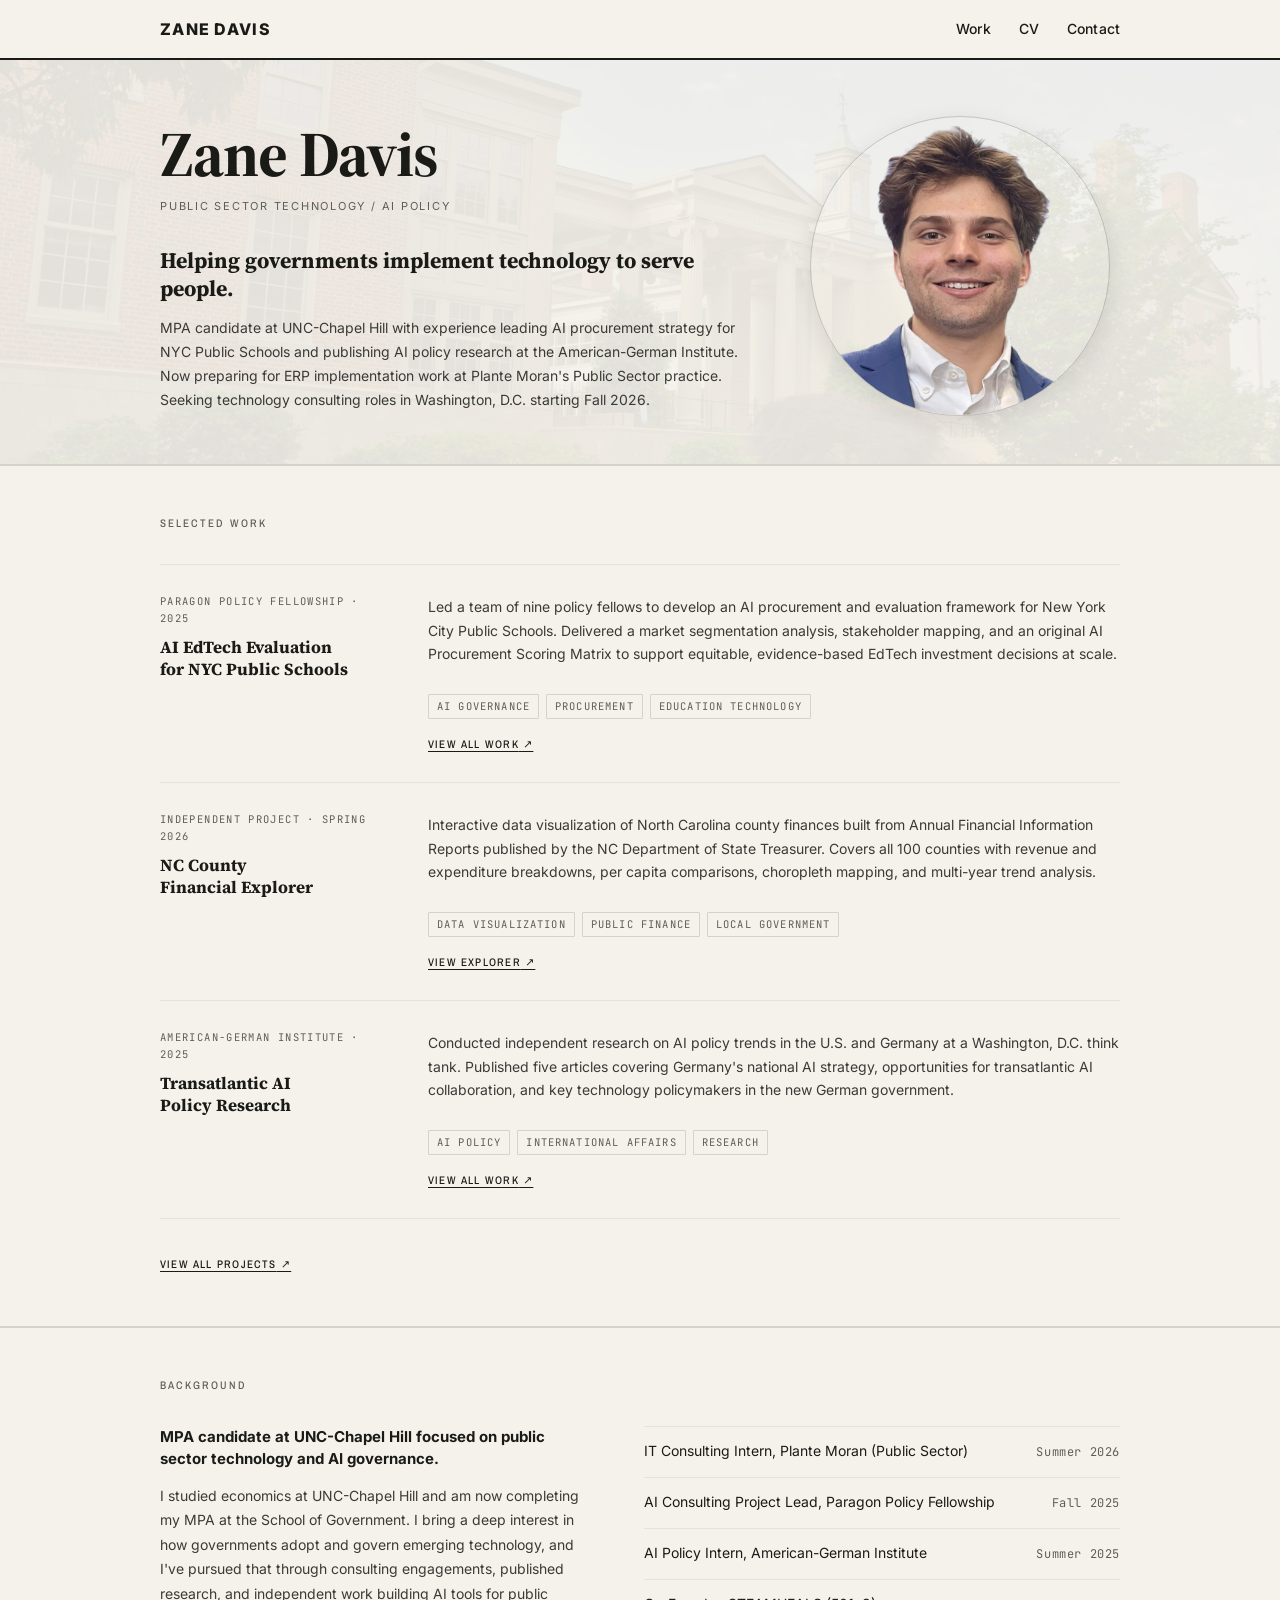
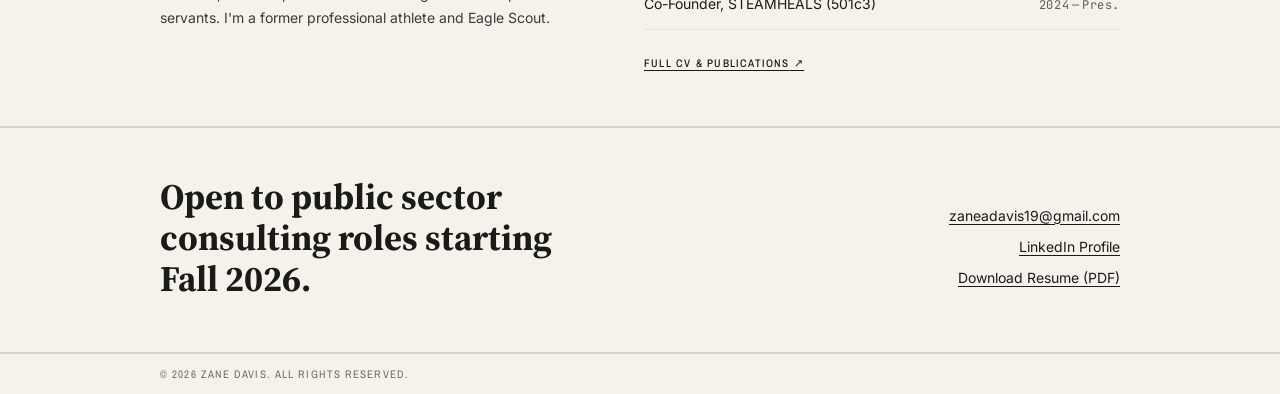
==== index.html @ a39efa9d "Added County Financial Explorer Tool Added County Financial Explorer Tool  in place of NC Tax Map." ====
<!DOCTYPE html>
<html lang="en">
<head>
  <meta charset="UTF-8" />
  <meta name="viewport" content="width=device-width, initial-scale=1.0" />
  <title>Zane Davis — Public Sector Technology &amp; AI Policy</title>
  <meta name="description" content="MPA candidate at UNC-Chapel Hill focused on AI governance, public sector consulting, and government technology modernization. Available Fall 2026." />
  <link rel="preconnect" href="https://fonts.googleapis.com" />
  <link rel="preconnect" href="https://fonts.gstatic.com" crossorigin />
  <link href="https://fonts.googleapis.com/css2?family=Archivo+Narrow:wght@400;500;600&family=Inter:wght@300;400;500;600;700;800;900&family=JetBrains+Mono:wght@400&family=Source+Serif+4:opsz,wght@8..60,400;8..60,700&display=swap" rel="stylesheet" />
  <!-- Favicon -->
  <link rel="icon" type="image/x-icon" href="favicon/favicon.ico" />
  <link rel="icon" type="image/png" sizes="32x32" href="favicon/favicon-32x32.png" />
  <link rel="icon" type="image/png" sizes="16x16" href="favicon/favicon-16x16.png" />
  <link rel="apple-touch-icon" sizes="180x180" href="favicon/apple-touch-icon.png" />
  <link rel="manifest" href="favicon/site.webmanifest" />
  <!-- Open Graph -->
  <meta property="og:type" content="website" />
  <meta property="og:title" content="Zane Davis — Public Sector Technology &amp; AI Policy" />
  <meta property="og:description" content="MPA candidate at UNC-Chapel Hill focused on AI governance, public sector consulting, and government technology modernization. Available Fall 2026." />
  <meta property="og:image" content="assets/images/headshot_background_removed.png" />
  <link rel="stylesheet" href="css/tokens.css?v=2" />
  <link rel="stylesheet" href="css/layout.css?v=2" />
  <link rel="stylesheet" href="css/components.css?v=2" />
  <link rel="stylesheet" href="css/responsive.css?v=2" />
  <link rel="stylesheet" href="css/pages/home.css?v=2" />
</head>
<body>
  <a href="#main" class="skip-link">Skip to main content</a>

  <!-- ── NAVIGATION ──────────────────────────────── -->
  <header role="banner">
    <nav class="site-nav" aria-label="Main navigation">
      <div class="nav-inner">
        <a class="nav-brand" href="index.html" aria-label="Zane Davis — Portfolio home">
          Zane Davis
        </a>
        <ul class="nav-links">

          <li><a href="work/index.html">Work</a></li>
          <li><a href="cv/index.html">CV</a></li>
          <li><a href="contact/index.html">Contact</a></li>
        </ul>
      </div>
    </nav>
  </header>

  <main id="main">

    <!-- ── HERO ──────────────────────────────────── -->
    <section class="hero" aria-labelledby="hero-name">
      <div class="container">
        <div class="hero-content">
          <h1 id="hero-name">Zane Davis</h1>
          <p class="hero-subtitle">Public Sector Technology&nbsp;/&nbsp;AI Policy</p>
          <p class="hero-tagline">Helping governments implement technology to serve people.</p>
          <p class="hero-body">MPA candidate at UNC-Chapel Hill with experience leading AI procurement strategy for NYC Public Schools and publishing AI policy research at the American-German Institute. Now preparing for ERP implementation work at Plante Moran's Public Sector practice. Seeking technology consulting roles in Washington, D.C. starting Fall 2026.</p>
        </div>
        <div class="hero-visuals">
          <img src="assets/images/headshot_background_removed.png" alt="Zane Davis professional headshot" class="hero-img-primary" />
        </div>
      </div>
    </section>


    <!-- ── SELECTED WORK ──────────────────────────── -->
    <section id="impact" class="section" aria-labelledby="briefs-label">
      <div class="container">
        <p class="section-label" id="briefs-label">Selected Work</p>
        <div class="briefs-list">

          <article class="brief-row">
            <div class="brief-meta">
              <p class="brief-report-num">Paragon Policy Fellowship &middot; 2025</p>
              <h2 class="brief-title">AI EdTech Evaluation<br>for NYC Public Schools</h2>
            </div>
            <div class="brief-content">
              <p class="brief-desc">Led a team of nine policy fellows to develop an AI procurement and evaluation framework for New York City Public Schools. Delivered a market segmentation analysis, stakeholder mapping, and an original AI Procurement Scoring Matrix to support equitable, evidence-based EdTech investment decisions at scale.</p>
              <div class="brief-gallery" aria-label="Project images">
                <img src="assets/images/nycps1.png" alt="NYCPS AI Procurement Framework Diagram" class="brief-img" loading="lazy" />
                <img src="assets/images/nycps2.png" alt="NYCPS AI Procurement Policy Matrix" class="brief-img" loading="lazy" />
              </div>
              <div class="tags" aria-label="Tags">
                <span class="tag">AI Governance</span>
                <span class="tag">Procurement</span>
                <span class="tag">Education Technology</span>
              </div>
              <a class="brief-link" href="work/index.html">View all work</a>
            </div>
          </article>

          <article class="brief-row">
            <div class="brief-meta">
              <p class="brief-report-num">Independent Project &middot; Spring 2026</p>
              <h2 class="brief-title">NC County<br>Financial Explorer</h2>
            </div>
            <div class="brief-content">
              <p class="brief-desc">Interactive data visualization of North Carolina county finances built from Annual Financial Information Reports published by the NC Department of State Treasurer. Covers all 100 counties with revenue and expenditure breakdowns, per capita comparisons, choropleth mapping, and multi-year trend analysis.</p>
              <div class="brief-gallery" aria-label="Project images">
                <img src="assets/images/County1.png" alt="NC County Financial Explorer Overview" class="brief-img" loading="lazy" />
                <img src="assets/images/County2.png" alt="NC County Financial Explorer Choropleth Map" class="brief-img" loading="lazy" />
              </div>
              <div class="tags" aria-label="Tags">
                <span class="tag">Data Visualization</span>
                <span class="tag">Public Finance</span>
                <span class="tag">Local Government</span>
              </div>
              <a class="brief-link" href="https://xgx755.github.io/nc-county-financial-explorer" target="_blank" rel="noopener">View explorer</a>
            </div>
          </article>

          <article class="brief-row">
            <div class="brief-meta">
              <p class="brief-report-num">American-German Institute &middot; 2025</p>
              <h2 class="brief-title">Transatlantic AI<br>Policy Research</h2>
            </div>
            <div class="brief-content">
              <p class="brief-desc">Conducted independent research on AI policy trends in the U.S. and Germany at a Washington, D.C. think tank. Published five articles covering Germany's national AI strategy, opportunities for transatlantic AI collaboration, and key technology policymakers in the new German government.</p>
              <div class="brief-gallery" aria-label="Project images">
                <img src="assets/images/agi2.jpg" alt="AGI Map Logo" class="brief-img" loading="lazy" />
                <img src="assets/images/agi1.png" alt="Transatlantic AI Policy Research Pull-Quote" class="brief-img" loading="lazy" />
              </div>
              <div class="tags" aria-label="Tags">
                <span class="tag">AI Policy</span>
                <span class="tag">International Affairs</span>
                <span class="tag">Research</span>
              </div>
              <a class="brief-link" href="work/index.html">View all work</a>
            </div>
          </article>

        </div>
        <div class="work-cta-line pt-md">
          <a class="brief-link" href="work/index.html">View all projects</a>
        </div>
      </div>
    </section>

    <!-- ── BACKGROUND ────────────────────────────── -->
    <section id="cv" class="section" aria-labelledby="credentials-label">
      <div class="container">
        <p class="section-label" id="credentials-label">Background</p>
        <div class="credentials-grid">

          <div class="credentials-left">
            <h2 class="credentials-statement">MPA candidate at UNC-Chapel Hill focused on public sector technology and AI governance.</h2>
            <p class="credentials-body">I studied economics at UNC-Chapel Hill and am now completing my MPA at the School of Government. I bring a deep interest in how governments adopt and govern emerging technology, and I've pursued that through consulting engagements, published research, and independent work building AI tools for public servants. I'm a former professional athlete and Eagle Scout.</p>

          </div>

          <div class="credentials-right">
            <ul class="timeline" aria-label="Career timeline">
              <li class="timeline-item">
                <span class="timeline-role">IT Consulting Intern, Plante Moran (Public Sector)</span>
                <span class="timeline-dates">Summer 2026</span>
              </li>
              <li class="timeline-item">
                <span class="timeline-role">AI Consulting Project Lead, Paragon Policy Fellowship</span>
                <span class="timeline-dates">Fall 2025</span>
              </li>
              <li class="timeline-item">
                <span class="timeline-role">AI Policy Intern, American-German Institute</span>
                <span class="timeline-dates">Summer 2025</span>
              </li>
              <li class="timeline-item">
                <span class="timeline-role">Co-Founder, STEAMHEALS (501c3)</span>
                <span class="timeline-dates">2024&thinsp;&mdash;&thinsp;Pres.</span>
              </li>
            </ul>
            <p class="mt-md"><a class="brief-link" href="cv/index.html">Full CV &amp; publications</a></p>
          </div>

        </div>
      </div>
    </section>

    <!-- ── CTA / CONTACT ──────────────────────────── -->
    <section id="contact" class="cta-section" aria-labelledby="cta-headline">
      <div class="container">
        <div class="cta-grid">

          <div class="cta-left">

            <h2 class="cta-headline" id="cta-headline">Open to public sector consulting roles starting Fall 2026.</h2>
          </div>

          <div class="cta-right">
            <a class="cta-contact-link" href="mailto:zaneadavis19@gmail.com">zaneadavis19@gmail.com</a>
            <a class="cta-contact-link" href="https://www.linkedin.com/in/zaneda/" target="_blank" rel="noopener">LinkedIn Profile</a>
            <a class="cta-contact-link" href="assets/Davis_Zane_Resume.pdf" target="_blank" rel="noopener">Download Resume (PDF)</a>

          </div>

        </div>
      </div>
    </section>

  </main>

  <!-- ── SITE FOOTER ────────────────────────────── -->
  <footer class="site-footer" role="contentinfo">
    <div class="footer-inner">
      <p class="footer-copy">&copy; 2026 Zane Davis. All rights reserved.</p>
    </div>
  </footer>

</body>
</html>
---- css/tokens.css ----
/* ═══════════════════════════════════════════════════
   TOKENS — Zane Davis Portfolio
   Visual Identity System v1.0
   ═══════════════════════════════════════════════════ */

/* ─── RESET ──────────────────────────────────────── */
*, *::before, *::after { box-sizing: border-box; margin: 0; padding: 0; }
html { font-size: 16px; scroll-behavior: smooth; }

/* ─── DESIGN TOKENS ──────────────────────────────── */
:root {
  /* Color */
  --bg:             #F5F2EC;
  --text-primary:   #1A1A17;
  --text-body:      #3A3A37;   /* promoted from hardcoded hex — OD-1 */
  --text-muted:     #5E5E59;   /* labels, meta — WCAG AA 4.6:1 on --bg */
  --text-faint:     #6E6E69;   /* footer — WCAG AA 4.5:1 on --bg */
  --border:         #D6D2CA;
  --border-light:   #E5E2DB;
  --nav-border:     #C8C4BC;
  --accent-green:   #3D7A4E;   /* status dot only — WCAG AA */

  /* Typography */
  --sans:  'Inter', system-ui, sans-serif;
  --sans-condensed: 'Archivo Narrow', system-ui, sans-serif;
  --serif: 'Source Serif 4', Georgia, serif;
  --mono:  'JetBrains Mono', ui-monospace, monospace;

  /* Layout */
  --max-w:    660px;   /* activated for long-form prose — OD-2 */
  --px:       28px;
  --page-px:  160px;  /* renamed from --nav-px; all sections share this — OD-3 */

  /* Motion — OD-6 */
  --transition-base: 0.18s ease;
  --transition-fast: 0.10s ease;
}

/* ─── BASE ───────────────────────────────────────── */
body {
  background: var(--bg);
  color: var(--text-primary);
  font-family: var(--sans);
  font-size: 14px;
  line-height: 1.65;
  -webkit-font-smoothing: antialiased;
}

a {
  color: inherit;
  text-decoration: underline;
  text-underline-offset: 2px;
}
a:hover { opacity: 0.75; }

/* WCAG 2.4.7 — visible keyboard focus */
:focus-visible {
  outline: 2px solid var(--text-primary);
  outline-offset: 3px;
  border-radius: 2px;
}

hr {
  border: none;
  border-top: 1px solid var(--border);
  margin: 0;
}

/* Screen-reader only utility */
.sr-only {
  position: absolute;
  width: 1px;
  height: 1px;
  padding: 0;
  margin: -1px;
  overflow: hidden;
  clip: rect(0, 0, 0, 0);
  white-space: nowrap;
  border: 0;
}
---- css/layout.css ----
/* ═══════════════════════════════════════════════════
   LAYOUT — Zane Davis Portfolio
   ═══════════════════════════════════════════════════ */

/* ─── CONTAINER ──────────────────────────────────── */
.container {
  max-width: var(--max-w);
  margin: 0 auto;
  padding-left: var(--px);
  padding-right: var(--px);
}

/* ─── ACCESSIBILITY ──────────────────────────────── */
.skip-link {
  position: absolute;
  top: -60px;
  left: 0;
  background: var(--text-primary);
  color: var(--bg);
  padding: 8px 16px;
  z-index: 999;
  font-size: 14px;
  font-weight: 500;
  text-decoration: none;
  transition: top var(--transition-fast);
}
.skip-link:focus { top: 0; outline: none; }

/* ─── UTILITIES ──────────────────────────────────── */
.mt-xs { margin-top: 12px; }
.mt-sm { margin-top: 16px; }
.mt-md { margin-top: 20px; }
.mt-lg { margin-top: 28px; }
.mb-0 { margin-bottom: 0; }
.mb-sm { margin-bottom: 16px; }
.mb-lg { margin-bottom: 28px; }
.pt-md { padding-top: 32px; }

/* ─── NAVIGATION ─────────────────────────────────── */
.site-nav {
  position: sticky;
  top: 0;
  z-index: 100;
  background: var(--bg);
  border-bottom: 2px solid var(--text-primary);
}

.nav-inner {
  padding: 0 var(--page-px);
  height: 58px;
  display: flex;
  align-items: center;
  justify-content: space-between;
}

.nav-brand {
  font-family: var(--sans);
  font-size: 16px;
  font-weight: 800;
  letter-spacing: 0.08em;
  text-transform: uppercase;
  text-decoration: none;
  color: var(--text-primary);
}

.nav-links {
  list-style: none;
  display: flex;
  gap: 28px;
}

.nav-links a {
  font-family: var(--sans);
  font-size: 14px;
  font-weight: 500;
  text-decoration: none;
  color: var(--text-primary);
  letter-spacing: 0.01em;
}
.nav-links a:hover { opacity: 0.6; }
.nav-links a[aria-current="page"] {
  opacity: 0.4;
  pointer-events: none;
}

/* ─── PAGE HEADER (interior pages) ───────────────── */
.page-header {
  padding-top: 56px;
  padding-bottom: 44px;
  padding-left: var(--page-px);
  padding-right: var(--page-px);
}

.page-header-label {
  font-family: var(--sans-condensed);
  font-size: 11px;
  font-weight: 500;
  letter-spacing: 0.18em;
  text-transform: uppercase;
  color: var(--text-muted);
  margin-bottom: 20px;
}

.page-header-title {
  font-family: var(--serif);
  font-size: 48px;
  font-weight: 700;
  line-height: 1.08;
  letter-spacing: -0.01em;
  margin-bottom: 16px;
}

.page-header-intro {
  font-size: 14px;
  line-height: 1.78;
  color: var(--text-body);
  max-width: 520px;
}

/* ─── SECTION ────────────────────────────────────── */
.section, .cta-section {
  border-top: 2px solid var(--border);
  padding-top: 48px;
  padding-bottom: 52px;
  padding-left: var(--page-px);
  padding-right: var(--page-px);
}

/* Sections own their padding; neutralise .container inside */
.section .container, .cta-section .container {
  max-width: none;
  margin: 0;
  padding: 0;
}

.section-label {
  font-family: var(--sans-condensed);
  font-size: 11px;
  font-weight: 500;
  letter-spacing: 0.18em;
  text-transform: uppercase;
  color: var(--text-muted);
  margin-bottom: 32px;
}

/* ─── SITE FOOTER ────────────────────────────────── */
.site-footer {
  border-top: 2px solid var(--border);
}

.footer-inner {
  padding: 0 var(--page-px);
  height: 40px;
  display: flex;
  align-items: center;
  justify-content: space-between;
}

.footer-copy,
.footer-notice {
  font-family: var(--sans-condensed);
  font-size: 11px;
  font-weight: 400;
  letter-spacing: 0.10em;
  text-transform: uppercase;
  color: var(--text-faint);
}
---- css/components.css ----
/* ═══════════════════════════════════════════════════
   COMPONENTS — Zane Davis Portfolio
   ═══════════════════════════════════════════════════ */

/* ─── EXPERTISE GRID ─────────────────────────────── */
.expertise-grid {
  display: grid;
  grid-template-columns: 1fr 1fr 1fr;
  gap: 0 48px;
}

.expertise-card {
  padding-top: 24px;
  border-top: 2px solid var(--border-light);
}

.expertise-num {
  font-family: var(--mono);
  font-size: 10.5px;
  font-weight: 400;
  letter-spacing: 0.15em;
  text-transform: uppercase;
  color: var(--text-muted);
  margin-bottom: 12px;
}

.expertise-title {
  font-family: var(--serif);
  font-size: 16px;
  font-weight: 700;
  margin-bottom: 10px;
  line-height: 1.25;
}

.expertise-body {
  font-size: 14px;
  line-height: 1.7;
  color: var(--text-body);
}

/* ─── BRIEF ROWS ─────────────────────────────────── */
.briefs-list {
  display: flex;
  flex-direction: column;
  gap: 0;
}

.brief-row {
  display: grid;
  grid-template-columns: 220px 1fr;
  gap: 0 48px;
  padding: 28px 0;
  border-bottom: 1px solid var(--border-light);
  transition: background var(--transition-base),
              box-shadow var(--transition-base),
              padding var(--transition-base);
  position: relative;
}
.brief-row:first-child { border-top: 1px solid var(--border-light); }

/* Use @media (hover: hover) so touch devices don't get stuck hover states */
@media (hover: hover) {
  .brief-row:hover {
    background: rgba(210, 205, 195, 0.28);
    box-shadow: inset 3px 0 0 0 var(--text-primary);
    padding-left: 20px;
    padding-right: 20px;
    cursor: default;
  }
  .brief-row:hover .brief-link { cursor: pointer; }
  .brief-row:hover .brief-gallery {
    max-height: 220px;
    opacity: 1;
  }
}

.brief-report-num {
  font-family: var(--mono);
  font-size: 10.5px;
  font-weight: 400;
  letter-spacing: 0.13em;
  text-transform: uppercase;
  color: var(--text-muted);
  margin-bottom: 8px;
}

.brief-title {
  font-family: var(--serif);
  font-size: 17px;
  font-weight: 700;
  line-height: 1.3;
}

.brief-content {
  padding-top: 2px;
}

.brief-desc {
  font-size: 14px;
  line-height: 1.68;
  color: var(--text-body);
  margin-bottom: 14px;
}

/* ─── TAGS ───────────────────────────────────────── */
.tags {
  display: flex;
  flex-wrap: wrap;
  gap: 7px;
  margin-bottom: 12px;
}

.tag {
  display: inline-block;
  font-family: var(--mono);
  font-size: 10.5px;
  font-weight: 400;
  letter-spacing: 0.11em;
  text-transform: uppercase;
  color: var(--text-muted);
  border: 1px solid var(--border);
  border-radius: 1px;
  padding: 3px 8px;
}

/* ─── BRIEF LINK ─────────────────────────────────── */
.brief-link {
  font-family: var(--sans-condensed);
  font-size: 11px;
  font-weight: 500;
  letter-spacing: 0.11em;
  text-transform: uppercase;
  text-decoration: underline;
  text-underline-offset: 3px;
  color: var(--text-primary);
}
.brief-link::after {
  content: ' ↗';
  font-weight: 400;
}

/* ─── CREDENTIALS GRID ───────────────────────────── */
.credentials-grid {
  display: grid;
  grid-template-columns: 420px 1fr;
  gap: 0 64px;
  align-items: start;
}

.credentials-statement {
  font-family: var(--sans);
  font-size: 15px;
  font-weight: 700;
  line-height: 1.45;
  margin-bottom: 14px;
  color: var(--text-primary);
}

.credentials-body {
  font-size: 14px;
  line-height: 1.75;
  color: var(--text-body);
}

/* ─── TIMELINE ───────────────────────────────────── */
.timeline {
  list-style: none;
  display: flex;
  flex-direction: column;
  gap: 0;
}

.timeline-item {
  display: flex;
  justify-content: space-between;
  align-items: baseline;
  gap: 16px;
  padding: 14px 0;
  border-bottom: 1px solid var(--border-light);
}
.timeline-item:first-child { border-top: 1px solid var(--border-light); }

.timeline-role {
  font-size: 14px;
  font-weight: 400;
  line-height: 1.4;
  flex: 1;
  color: var(--text-primary);
}

.timeline-dates {
  font-family: var(--mono);
  font-size: 12px;
  color: var(--text-muted);
  white-space: nowrap;
  font-variant-numeric: tabular-nums;
  letter-spacing: 0.05em;
}

/* ─── STATUS BADGE ───────────────────────────────── */
.status-badge {
  display: flex;
  align-items: center;
  gap: 7px;
  margin-bottom: 14px;
}

.status-dot {
  width: 6px;
  height: 6px;
  border-radius: 50%;
  background: var(--accent-green);
  flex-shrink: 0;
}

.status-label {
  font-family: var(--sans-condensed);
  font-size: 11px;
  font-weight: 400;
  letter-spacing: 0.15em;
  text-transform: uppercase;
  color: var(--text-muted);
}

/* ─── CTA GRID ───────────────────────────────────── */
.cta-grid {
  display: grid;
  grid-template-columns: 1fr 1fr;
  gap: 0 64px;
  align-items: start;
}

.cta-headline {
  font-family: var(--serif);
  font-size: 36px;
  font-weight: 700;
  line-height: 1.15;
  max-width: 650px;
}

.cta-right {
  display: flex;
  flex-direction: column;
  align-items: flex-end;
  text-align: right;
  padding-top: 28px;
}

.cta-contact-link {
  font-size: 14px;
  font-weight: 400;
  color: var(--text-primary);
  text-decoration: underline;
  text-underline-offset: 3px;
}
.cta-contact-link + .cta-contact-link { margin-top: 8px; }

.cta-meta {
  margin-top: 18px;
  font-family: var(--mono);
  font-size: 11px;
  letter-spacing: 0.10em;
  text-transform: uppercase;
  color: var(--text-muted);
  line-height: 1.7;
}

/* ─── IMAGES & GALLERIES ─────────────────────────── */
.brief-gallery {
  display: flex;
  gap: 16px;
  margin-top: 16px;
  margin-bottom: 8px;
  overflow-x: auto;
  scrollbar-width: none;
  -ms-overflow-style: none;
  padding-bottom: 4px;
  max-height: 0;
  opacity: 0;
  overflow-y: hidden;
  transition: max-height 0.4s ease, opacity 0.3s ease;
}
.brief-gallery::-webkit-scrollbar {
  display: none;
}

.brief-img {
  height: 180px;
  width: auto;
  max-width: 100%;
  object-fit: contain;
  border: 1px solid var(--border-light);
  background: var(--bg);
}

.credentials-img-cluster {
  display: grid;
  grid-template-columns: 1fr 1fr;
  gap: 16px;
  margin-top: 24px;
}

.credentials-img-cluster img {
  width: 100%;
  height: 180px;
  object-fit: cover;
  border: 1px solid var(--border-light);
}

.identity-anchor-grid {
  display: grid;
  grid-template-columns: 1fr 1fr;
  gap: 20px;
  margin-top: 32px;
}

.identity-anchor-grid img {
  width: 100%;
  height: 240px;
  object-fit: cover;
  border: 1px solid var(--border-light);
}

.contact-img {
  width: 100%;
  max-width: 320px;
  height: auto;
  object-fit: cover;
  border: 1px solid var(--border-light);
  margin-bottom: 24px;
}
---- css/responsive.css ----
/* ═══════════════════════════════════════════════════
   RESPONSIVE — Zane Davis Portfolio
   Breakpoints: 768px, 560px, 380px
   ═══════════════════════════════════════════════════ */

/* ─── NARROW DESKTOP (≤ 960px) ──────────────────── */
@media (max-width: 960px) {
  :root { --page-px: 80px; }
}

/* ─── TABLET (≤ 768px) ──────────────────────────── */
@media (max-width: 768px) {
  :root { --page-px: 40px; }

  .page-header-title { font-size: 36px; }

  /* Reduce section vertical padding */
  .section, .cta-section {
    padding-top: 40px;
    padding-bottom: 44px;
  }

  .page-header {
    padding-top: 44px;
    padding-bottom: 36px;
  }

  /* CTA headline scales down */
  .cta-headline { font-size: 30px; }

  /* Credentials grid stacks earlier on tablets */
  .credentials-grid {
    grid-template-columns: 1fr;
    gap: 28px;
  }

  /* Expertise grid → 2 columns on tablet */
  .expertise-grid {
    grid-template-columns: 1fr 1fr;
    gap: 24px 32px;
  }

  /* Image grids scale */
  .identity-anchor-grid img { height: 200px; }
  .credentials-img-cluster img { height: 160px; }
}

/* ─── MOBILE (≤ 560px) ──────────────────────────── */
@media (max-width: 560px) {
  :root { --px: 20px; --page-px: 20px; }

  /* Nav */
  .nav-links { gap: 14px; }
  .nav-links li:nth-child(4) { display: none; }

  /* Section spacing tightens */
  .section, .cta-section {
    padding-top: 32px;
    padding-bottom: 36px;
  }

  .page-header {
    padding-top: 36px;
    padding-bottom: 28px;
  }

  .section-label { margin-bottom: 24px; }

  /* Components → single column */
  .expertise-grid {
    grid-template-columns: 1fr;
    gap: 24px 0;
  }

  .brief-row {
    grid-template-columns: 1fr;
    gap: 12px 0;
  }

  .credentials-grid {
    grid-template-columns: 1fr;
    gap: 24px;
  }

  .cta-grid {
    grid-template-columns: 1fr;
    gap: 20px;
    align-items: start;
  }

  /* CTA section adjustments */
  .cta-headline { font-size: 26px; }
  .cta-right {
    align-items: flex-start;
    text-align: left;
    padding-top: 0;
  }

  /* Footer */
  .footer-notice { display: none; }

  /* Page header */
  .page-header-title { font-size: 28px; }
  .page-header-label { margin-bottom: 14px; }

  /* Image grids → single column */
  .identity-anchor-grid {
    grid-template-columns: 1fr;
    gap: 16px;
  }
  .identity-anchor-grid img { height: 180px; }

  .credentials-img-cluster {
    grid-template-columns: 1fr;
    gap: 12px;
  }
  .credentials-img-cluster img { height: 160px; }

  /* Timeline items stack on very narrow */
  .timeline-item {
    flex-direction: column;
    gap: 4px;
    align-items: flex-start;
  }

  /* Simple list items stack */
  .simple-list-item {
    flex-direction: column;
    gap: 4px;
    align-items: flex-start;
  }

  /* Brief gallery → always visible on touch (no hover) */
  .brief-gallery {
    max-height: none;
    opacity: 1;
    overflow-x: auto;
  }
  .brief-img {
    height: 140px;
  }
}

/* ─── SMALL MOBILE (≤ 380px) ────────────────────── */
@media (max-width: 380px) {
  /* hero h1 handled in home.css */
  .cta-headline { font-size: 22px; }

  .section, .cta-section {
    padding-top: 28px;
    padding-bottom: 32px;
  }

  /* Brief images smaller */
  .brief-img { height: 120px; }
}
---- css/pages/home.css ----
/* ═══════════════════════════════════════════════════
   PAGE: HOME — Hero styles
   ═══════════════════════════════════════════════════ */

.hero {
  position: relative;
  padding-top: 56px;
  padding-bottom: 48px;
  padding-left: var(--page-px);
  padding-right: var(--page-px);
  overflow: hidden;
}

/* SOG_Background image — low opacity so it's subtle. Remove this block to undo. */
.hero::before {
  content: "";
  position: absolute;
  inset: 0;
  background-image: url("../../assets/images/SOG_Background.jpg");
  background-size: cover;
  background-position: center top;
  opacity: 0.07;
  pointer-events: none;
  z-index: 0;
}

.hero .container {
  position: relative;
  z-index: 1;
  max-width: none;
  margin: 0;
  padding: 0;
  display: grid;
  grid-template-columns: 1fr 320px;
  gap: 0 56px;
  align-items: center;
}

.hero-visuals {
  width: 100%;
  display: flex;
  justify-content: center;
  align-items: center;
}

/* Background-removed portrait — circular crop with border */
.hero-img-primary {
  display: block;
  width: 300px;
  height: 300px;
  border-radius: 50%;
  object-fit: cover;
  object-position: top center;
  margin: 0 auto;
  border: 1.5px solid rgba(26,26,23,0.2);
  box-shadow: 0 8px 24px rgba(0,0,0,0.10);
}

.hero h1 {
  font-family: var(--serif);
  font-size: 64px;
  font-weight: 700;
  line-height: 1.05;
  letter-spacing: -0.015em;
  margin-bottom: 10px;
}

.hero-subtitle {
  font-size: 11px;
  font-weight: 400;
  letter-spacing: 0.16em;
  text-transform: uppercase;
  color: var(--text-muted);
  margin-bottom: 32px;
}

.hero-tagline {
  font-family: var(--serif);
  font-size: 22px;
  font-weight: 700;
  line-height: 1.25;
  max-width: 700px;
  margin-bottom: 14px;
}

.hero-body {
  font-size: 14px;
  line-height: 1.72;
  color: var(--text-body);
  max-width: 650px;
}

/* ─── NARROW DESKTOP / WIDE TABLET ──────────────── */
@media (max-width: 960px) {
  /* Stack hero to single column — two columns get cramped below ~960px */
  .hero .container {
    grid-template-columns: 1fr;
    gap: 40px;
    align-items: flex-start;
  }

  .hero h1 { font-size: 48px; }
  .hero-tagline { font-size: 19px; }

  .hero-visuals { justify-content: center; }
  .hero-img-primary { width: 240px; height: 240px; }
}

/* ─── TABLET ────────────────────────────────────── */
@media (max-width: 768px) {
  .hero {
    padding-top: 44px;
    padding-bottom: 40px;
  }

  .hero-img-primary { width: 220px; height: 220px; }
}

/* ─── MOBILE ────────────────────────────────────── */
@media (max-width: 560px) {
  .hero {
    padding-top: 36px;
    padding-bottom: 32px;
  }

  .hero h1 { font-size: 36px; }
  .hero-tagline { font-size: 17px; }
  .hero-subtitle { margin-bottom: 24px; }

  .hero-img-primary { width: 190px; height: 190px; }
}

/* ─── SMALL MOBILE ──────────────────────────────── */
@media (max-width: 380px) {
  .hero h1 { font-size: 28px; }
  .hero-tagline { font-size: 16px; }

  .hero-img-primary { width: 158px; height: 158px; }
}
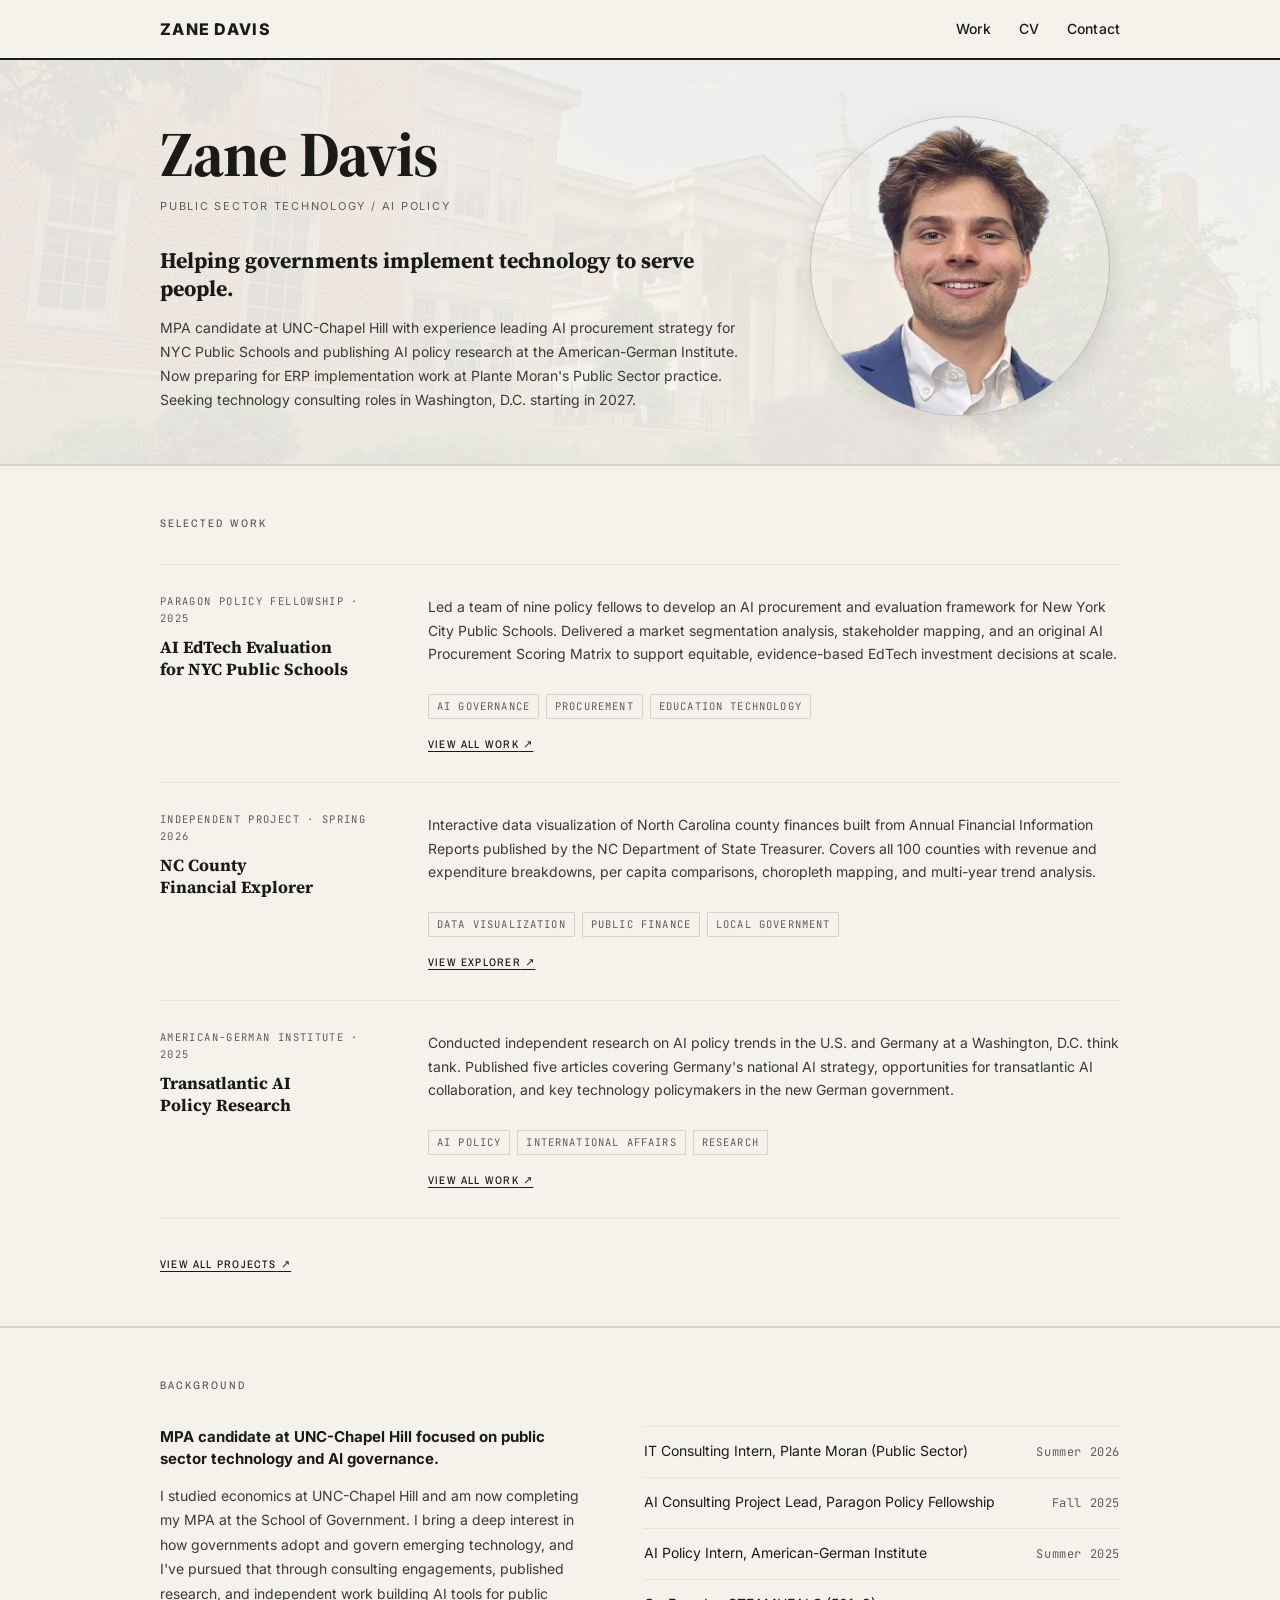
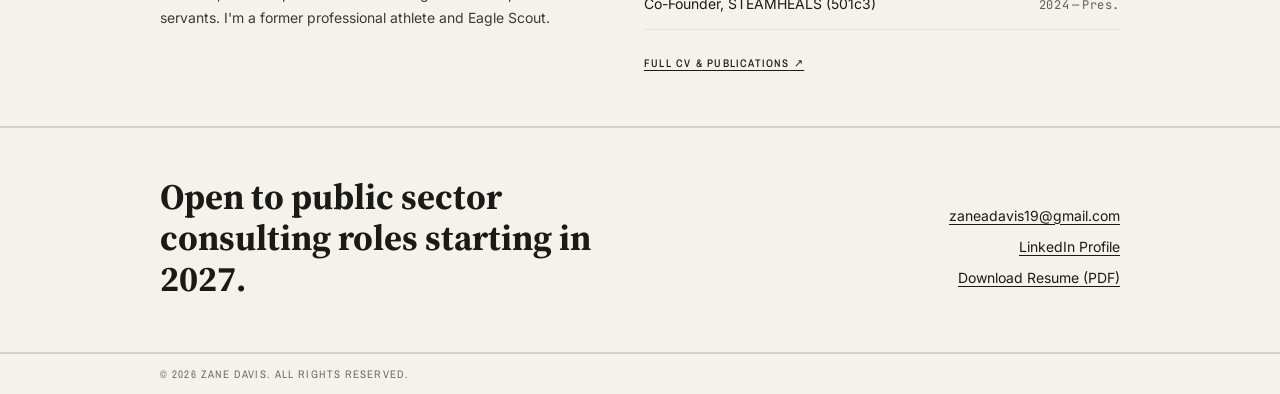
==== commit 4e4dc0c6: "Updated Start Date" ====
--- a/index.html
+++ b/index.html
@@ -4,7 +4,7 @@
   <meta charset="UTF-8" />
   <meta name="viewport" content="width=device-width, initial-scale=1.0" />
   <title>Zane Davis — Public Sector Technology &amp; AI Policy</title>
-  <meta name="description" content="MPA candidate at UNC-Chapel Hill focused on AI governance, public sector consulting, and government technology modernization. Available Fall 2026." />
+  <meta name="description" content="MPA candidate at UNC-Chapel Hill focused on AI governance, public sector consulting, and government technology modernization. Open to full-time roles starting in 2027." />
   <link rel="preconnect" href="https://fonts.googleapis.com" />
   <link rel="preconnect" href="https://fonts.gstatic.com" crossorigin />
   <link href="https://fonts.googleapis.com/css2?family=Archivo+Narrow:wght@400;500;600&family=Inter:wght@300;400;500;600;700;800;900&family=JetBrains+Mono:wght@400&family=Source+Serif+4:opsz,wght@8..60,400;8..60,700&display=swap" rel="stylesheet" />
@@ -17,7 +17,7 @@
   <!-- Open Graph -->
   <meta property="og:type" content="website" />
   <meta property="og:title" content="Zane Davis — Public Sector Technology &amp; AI Policy" />
-  <meta property="og:description" content="MPA candidate at UNC-Chapel Hill focused on AI governance, public sector consulting, and government technology modernization. Available Fall 2026." />
+  <meta property="og:description" content="MPA candidate at UNC-Chapel Hill focused on AI governance, public sector consulting, and government technology modernization. Open to full-time roles starting in 2027." />
   <meta property="og:image" content="assets/images/headshot_background_removed.png" />
   <link rel="stylesheet" href="css/tokens.css?v=2" />
   <link rel="stylesheet" href="css/layout.css?v=2" />
@@ -32,14 +32,14 @@
   <header role="banner">
     <nav class="site-nav" aria-label="Main navigation">
       <div class="nav-inner">
-        <a class="nav-brand" href="index.html" aria-label="Zane Davis — Portfolio home">
+        <a class="nav-brand" href="/" aria-label="Zane Davis — Portfolio home">
           Zane Davis
         </a>
         <ul class="nav-links">
 
-          <li><a href="work/index.html">Work</a></li>
-          <li><a href="cv/index.html">CV</a></li>
-          <li><a href="contact/index.html">Contact</a></li>
+          <li><a href="/work/">Work</a></li>
+          <li><a href="/cv/">CV</a></li>
+          <li><a href="/contact/">Contact</a></li>
         </ul>
       </div>
     </nav>
@@ -54,7 +54,7 @@
           <h1 id="hero-name">Zane Davis</h1>
           <p class="hero-subtitle">Public Sector Technology&nbsp;/&nbsp;AI Policy</p>
           <p class="hero-tagline">Helping governments implement technology to serve people.</p>
-          <p class="hero-body">MPA candidate at UNC-Chapel Hill with experience leading AI procurement strategy for NYC Public Schools and publishing AI policy research at the American-German Institute. Now preparing for ERP implementation work at Plante Moran's Public Sector practice. Seeking technology consulting roles in Washington, D.C. starting Fall 2026.</p>
+          <p class="hero-body">MPA candidate at UNC-Chapel Hill with experience leading AI procurement strategy for NYC Public Schools and publishing AI policy research at the American-German Institute. Now preparing for ERP implementation work at Plante Moran's Public Sector practice. Seeking technology consulting roles in Washington, D.C. starting in 2027.</p>
         </div>
         <div class="hero-visuals">
           <img src="assets/images/headshot_background_removed.png" alt="Zane Davis professional headshot" class="hero-img-primary" />
@@ -85,7 +85,7 @@
                 <span class="tag">Procurement</span>
                 <span class="tag">Education Technology</span>
               </div>
-              <a class="brief-link" href="work/index.html">View all work</a>
+              <a class="brief-link" href="/work/">View all work</a>
             </div>
           </article>
 
@@ -125,13 +125,13 @@
                 <span class="tag">International Affairs</span>
                 <span class="tag">Research</span>
               </div>
-              <a class="brief-link" href="work/index.html">View all work</a>
+              <a class="brief-link" href="/work/">View all work</a>
             </div>
           </article>
 
         </div>
         <div class="work-cta-line pt-md">
-          <a class="brief-link" href="work/index.html">View all projects</a>
+          <a class="brief-link" href="/work/">View all projects</a>
         </div>
       </div>
     </section>
@@ -167,7 +167,7 @@
                 <span class="timeline-dates">2024&thinsp;&mdash;&thinsp;Pres.</span>
               </li>
             </ul>
-            <p class="mt-md"><a class="brief-link" href="cv/index.html">Full CV &amp; publications</a></p>
+            <p class="mt-md"><a class="brief-link" href="/cv/">Full CV &amp; publications</a></p>
           </div>
 
         </div>
@@ -181,7 +181,7 @@
 
           <div class="cta-left">
 
-            <h2 class="cta-headline" id="cta-headline">Open to public sector consulting roles starting Fall 2026.</h2>
+            <h2 class="cta-headline" id="cta-headline">Open to public sector consulting roles starting in 2027.</h2>
           </div>
 
           <div class="cta-right">
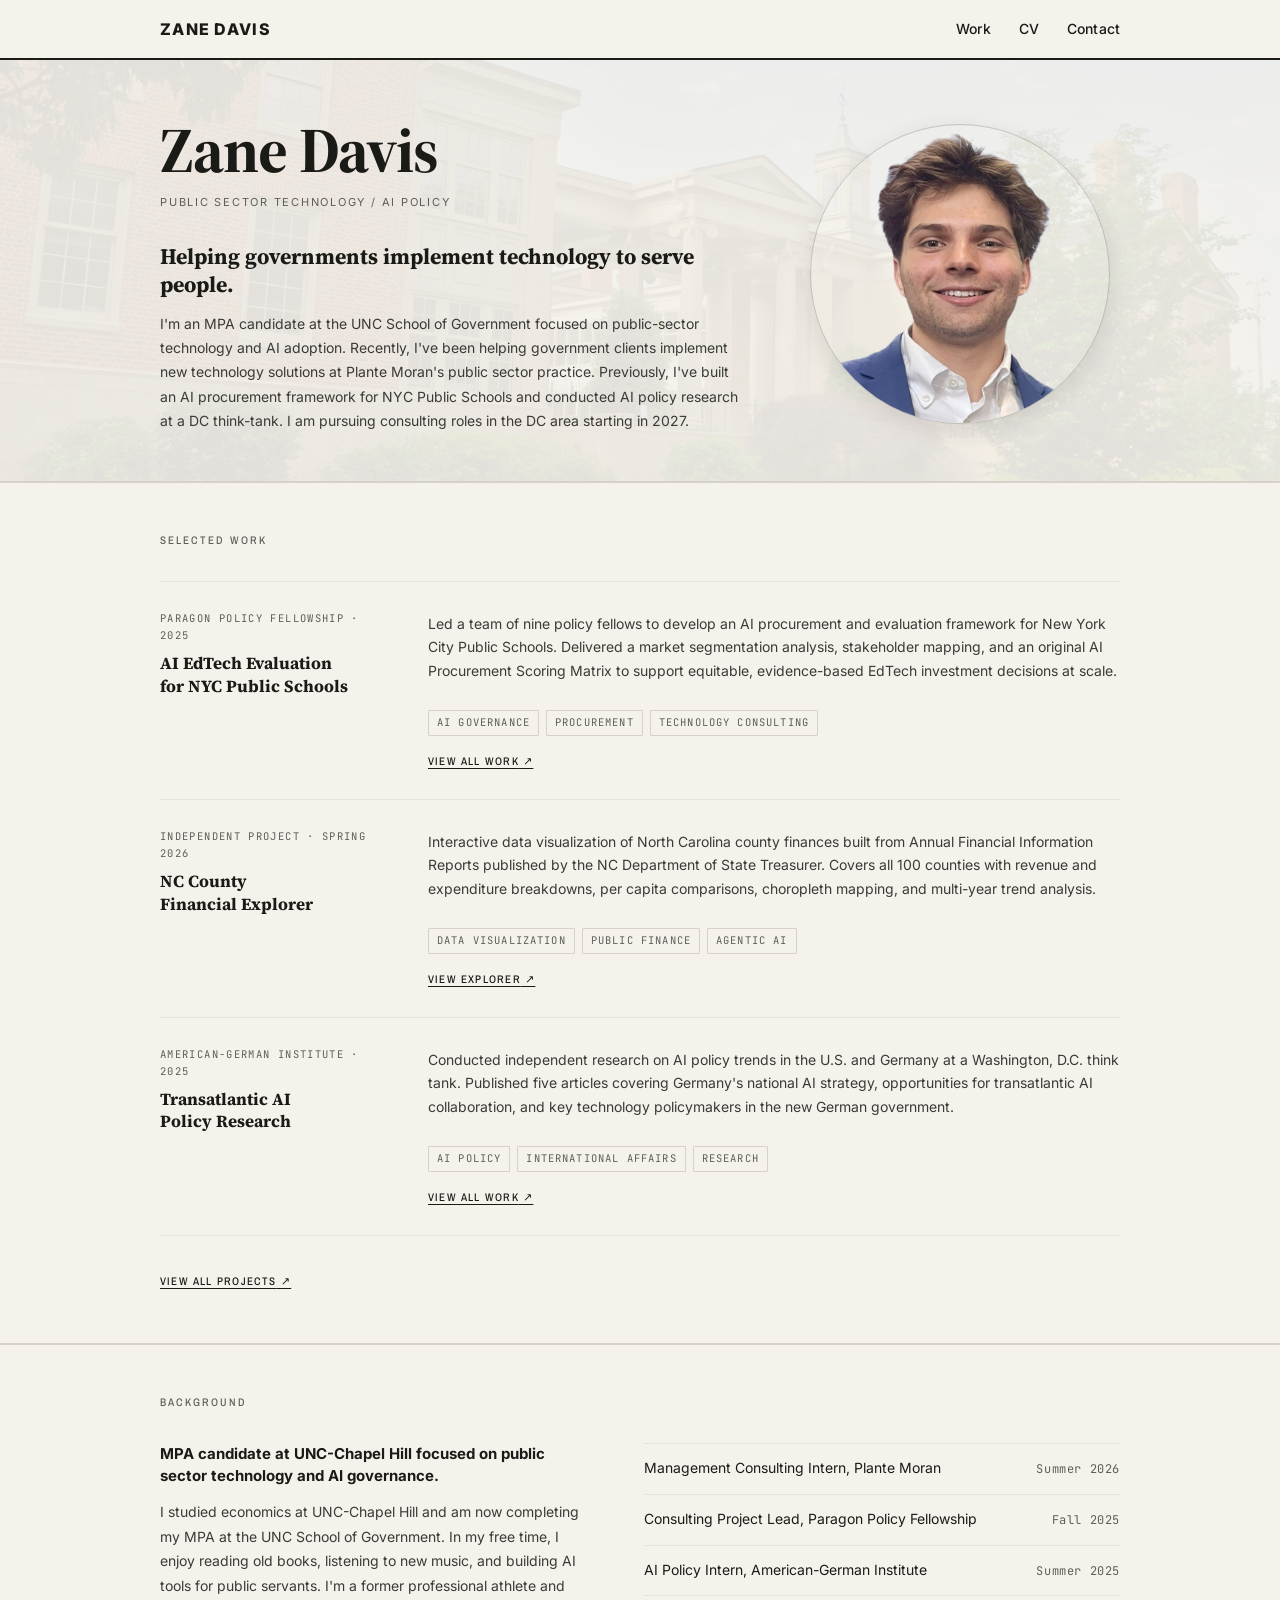
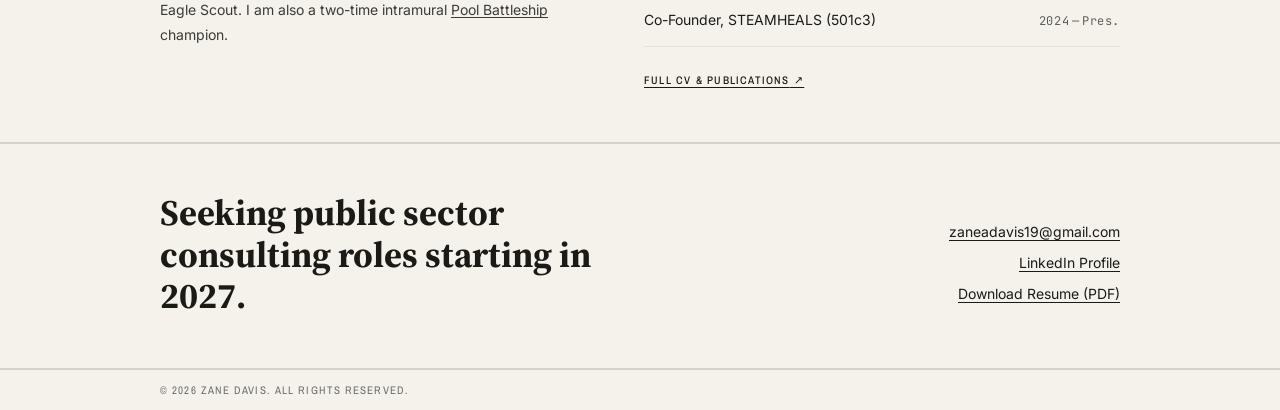
==== commit 92f4b012: "Copy Updates" ====
--- a/index.html
+++ b/index.html
@@ -54,7 +54,7 @@
           <h1 id="hero-name">Zane Davis</h1>
           <p class="hero-subtitle">Public Sector Technology&nbsp;/&nbsp;AI Policy</p>
           <p class="hero-tagline">Helping governments implement technology to serve people.</p>
-          <p class="hero-body">MPA candidate at UNC-Chapel Hill with experience leading AI procurement strategy for NYC Public Schools and publishing AI policy research at the American-German Institute. Now preparing for ERP implementation work at Plante Moran's Public Sector practice. Seeking technology consulting roles in Washington, D.C. starting in 2027.</p>
+          <p class="hero-body">I'm an MPA candidate at the UNC School of Government focused on public-sector technology and AI adoption. Recently, I've been helping government clients implement new technology solutions at Plante Moran's public sector practice. Previously, I've built an AI procurement framework for NYC Public Schools and conducted AI policy research at a DC think-tank. I am pursuing consulting roles in the DC area starting in 2027.</p>
         </div>
         <div class="hero-visuals">
           <img src="assets/images/headshot_background_removed.png" alt="Zane Davis professional headshot" class="hero-img-primary" />
@@ -83,7 +83,7 @@
               <div class="tags" aria-label="Tags">
                 <span class="tag">AI Governance</span>
                 <span class="tag">Procurement</span>
-                <span class="tag">Education Technology</span>
+                <span class="tag">Technology Consulting</span>
               </div>
               <a class="brief-link" href="/work/">View all work</a>
             </div>
@@ -103,7 +103,7 @@
               <div class="tags" aria-label="Tags">
                 <span class="tag">Data Visualization</span>
                 <span class="tag">Public Finance</span>
-                <span class="tag">Local Government</span>
+                <span class="tag">Agentic AI</span>
               </div>
               <a class="brief-link" href="https://xgx755.github.io/nc-county-financial-explorer" target="_blank" rel="noopener">View explorer</a>
             </div>
@@ -144,18 +144,18 @@
 
           <div class="credentials-left">
             <h2 class="credentials-statement">MPA candidate at UNC-Chapel Hill focused on public sector technology and AI governance.</h2>
-            <p class="credentials-body">I studied economics at UNC-Chapel Hill and am now completing my MPA at the School of Government. I bring a deep interest in how governments adopt and govern emerging technology, and I've pursued that through consulting engagements, published research, and independent work building AI tools for public servants. I'm a former professional athlete and Eagle Scout.</p>
+            <p class="credentials-body">I studied economics at UNC-Chapel Hill and am now completing my MPA at the UNC School of Government. In my free time, I enjoy reading old books, listening to new music, and building AI tools for public servants. I'm a former professional athlete and Eagle Scout. I am also a two-time intramural <a href="https://www.youtube.com/watch?v=oL0ufjlCkAY" target="_blank" rel="noopener">Pool Battleship</a> champion.</p>
 
           </div>
 
           <div class="credentials-right">
             <ul class="timeline" aria-label="Career timeline">
               <li class="timeline-item">
-                <span class="timeline-role">IT Consulting Intern, Plante Moran (Public Sector)</span>
+                <span class="timeline-role">Management Consulting Intern, Plante Moran</span>
                 <span class="timeline-dates">Summer 2026</span>
               </li>
               <li class="timeline-item">
-                <span class="timeline-role">AI Consulting Project Lead, Paragon Policy Fellowship</span>
+                <span class="timeline-role">Consulting Project Lead, Paragon Policy Fellowship</span>
                 <span class="timeline-dates">Fall 2025</span>
               </li>
               <li class="timeline-item">
@@ -181,7 +181,7 @@
 
           <div class="cta-left">
 
-            <h2 class="cta-headline" id="cta-headline">Open to public sector consulting roles starting in 2027.</h2>
+            <h2 class="cta-headline" id="cta-headline">Seeking public sector consulting roles starting in 2027.</h2>
           </div>
 
           <div class="cta-right">
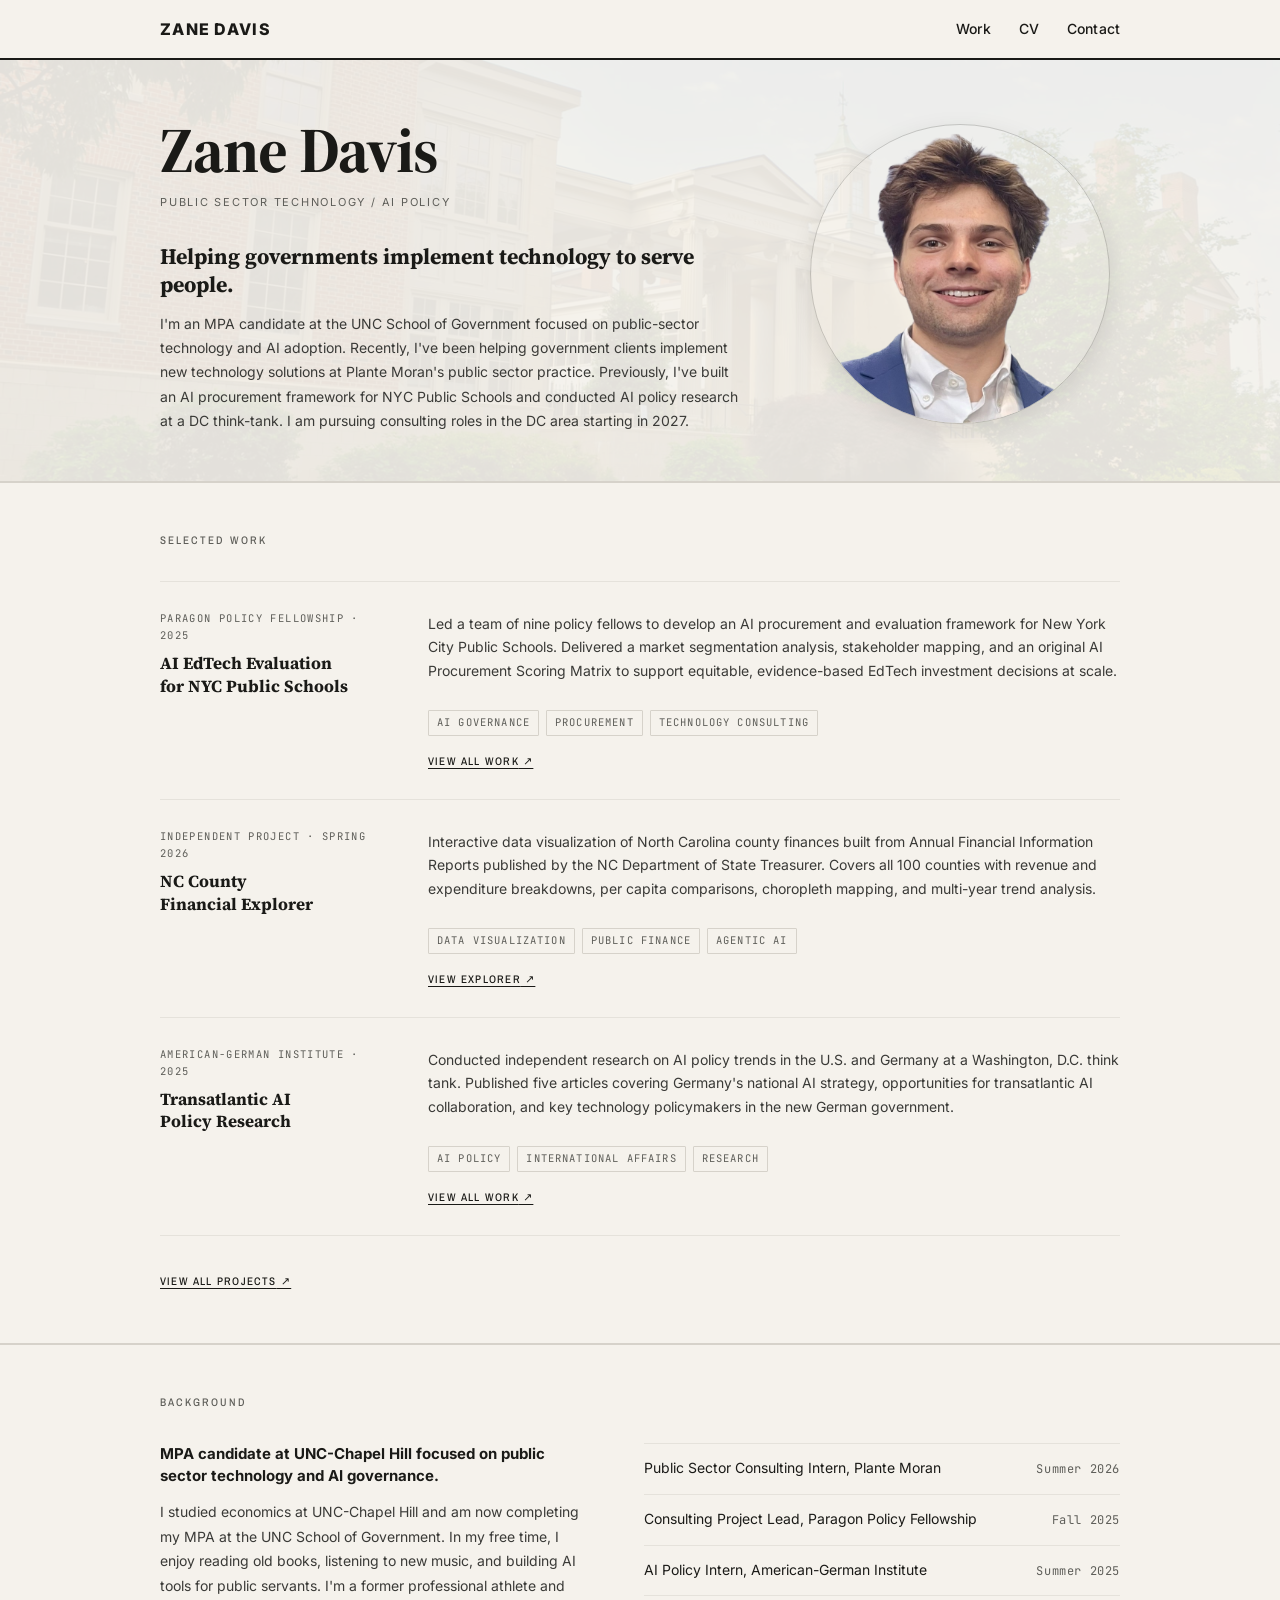
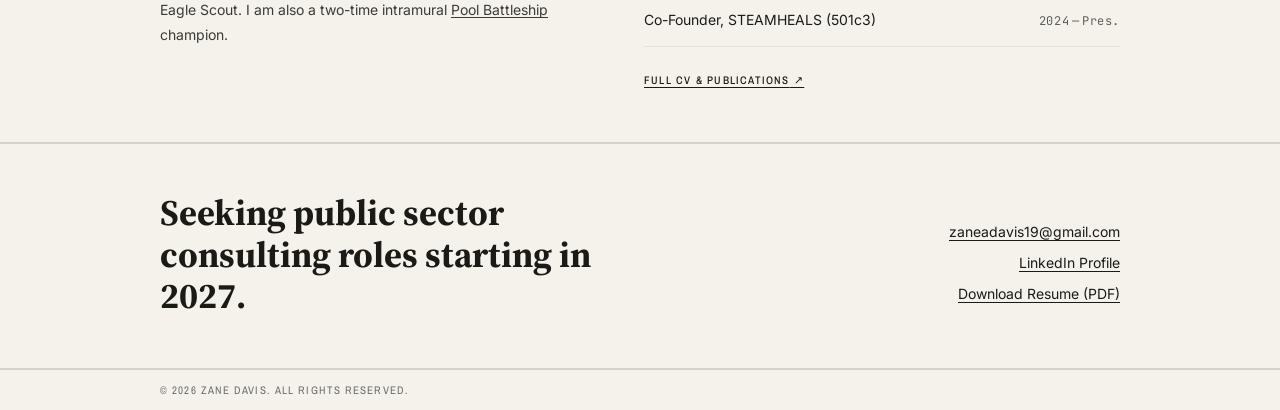
==== commit 4730d01b: "Added "Where do my taxes go?" tool" ====
--- a/index.html
+++ b/index.html
@@ -151,7 +151,7 @@
           <div class="credentials-right">
             <ul class="timeline" aria-label="Career timeline">
               <li class="timeline-item">
-                <span class="timeline-role">Management Consulting Intern, Plante Moran</span>
+                <span class="timeline-role">Public Sector Consulting Intern, Plante Moran</span>
                 <span class="timeline-dates">Summer 2026</span>
               </li>
               <li class="timeline-item">
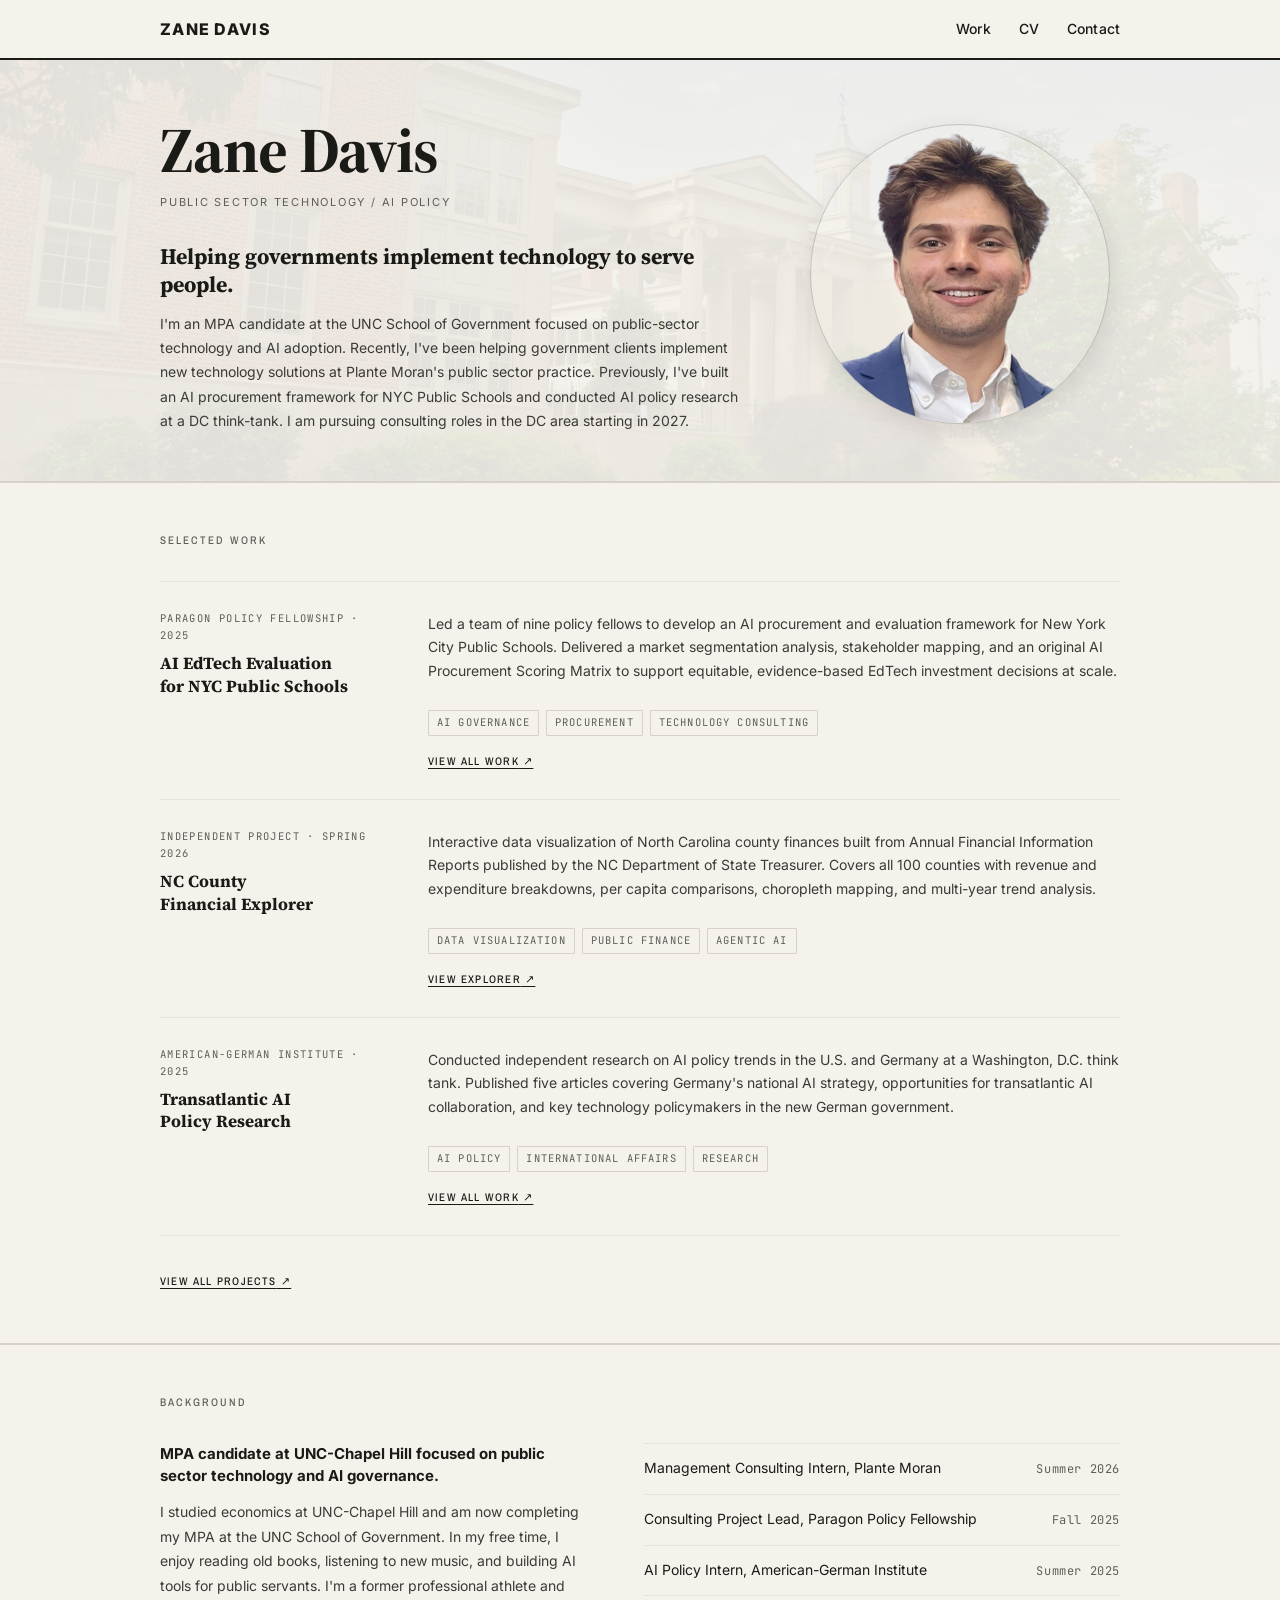
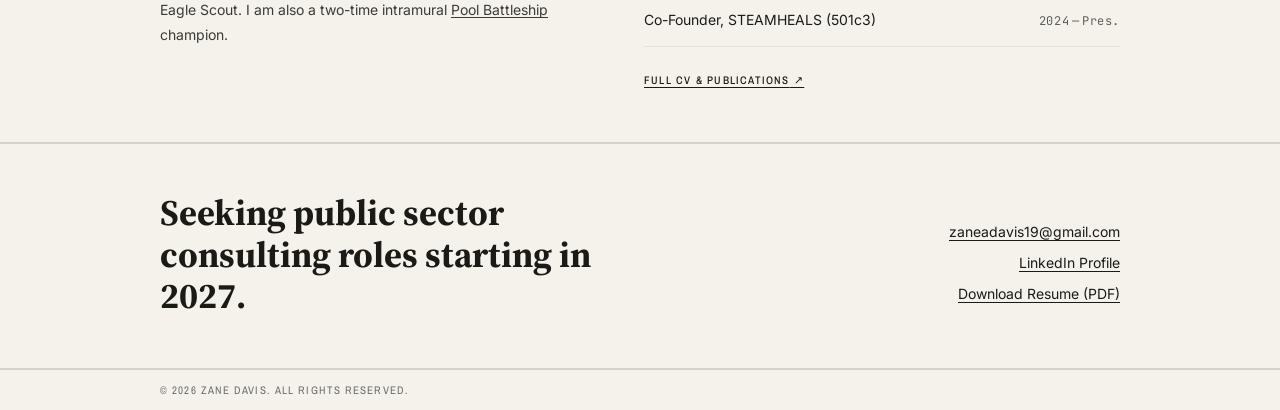
==== commit b1282874: "Update resume" ====
--- a/index.html
+++ b/index.html
@@ -151,7 +151,7 @@
           <div class="credentials-right">
             <ul class="timeline" aria-label="Career timeline">
               <li class="timeline-item">
-                <span class="timeline-role">Public Sector Consulting Intern, Plante Moran</span>
+                <span class="timeline-role">Management Consulting Intern, Plante Moran</span>
                 <span class="timeline-dates">Summer 2026</span>
               </li>
               <li class="timeline-item">
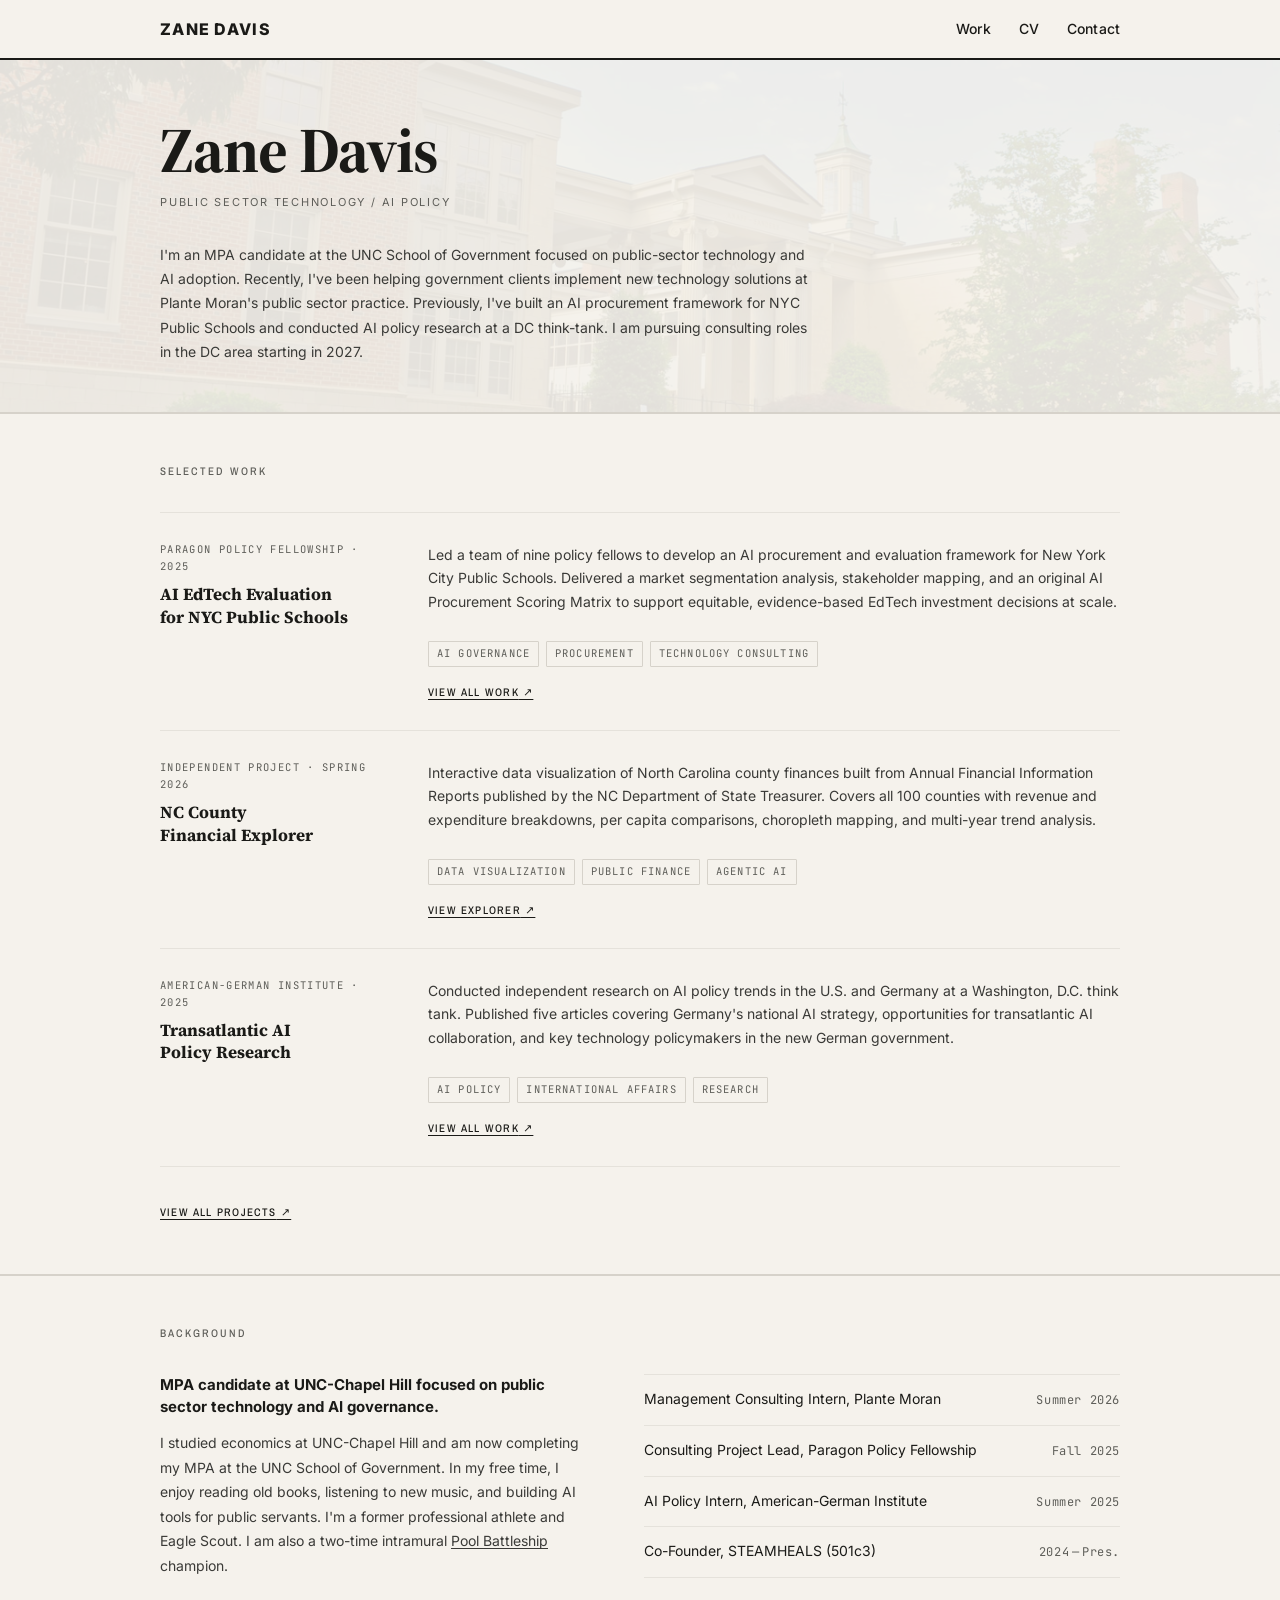
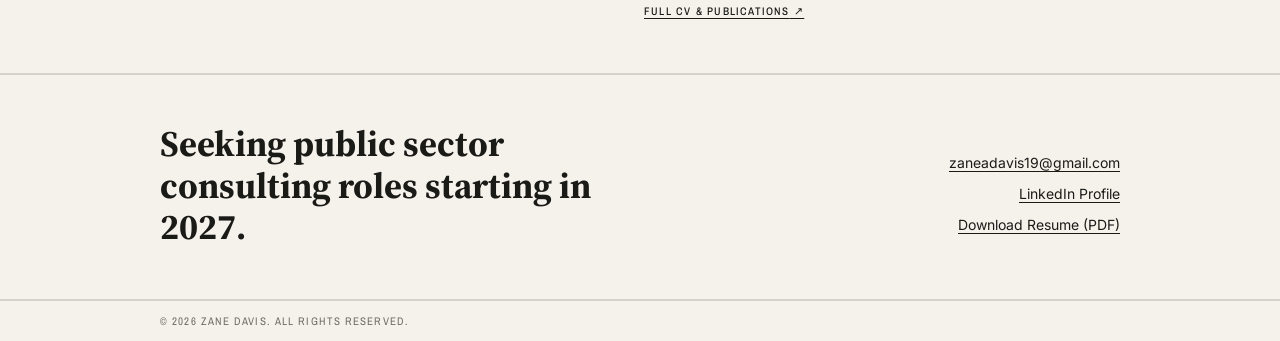
==== commit ca1c0eca: "Simplify hero: remove tagline and headshot" ====
--- a/index.html
+++ b/index.html
@@ -53,11 +53,7 @@
         <div class="hero-content">
           <h1 id="hero-name">Zane Davis</h1>
           <p class="hero-subtitle">Public Sector Technology&nbsp;/&nbsp;AI Policy</p>
-          <p class="hero-tagline">Helping governments implement technology to serve people.</p>
           <p class="hero-body">I'm an MPA candidate at the UNC School of Government focused on public-sector technology and AI adoption. Recently, I've been helping government clients implement new technology solutions at Plante Moran's public sector practice. Previously, I've built an AI procurement framework for NYC Public Schools and conducted AI policy research at a DC think-tank. I am pursuing consulting roles in the DC area starting in 2027.</p>
-        </div>
-        <div class="hero-visuals">
-          <img src="assets/images/headshot_background_removed.png" alt="Zane Davis professional headshot" class="hero-img-primary" />
         </div>
       </div>
     </section>
--- a/css/pages/home.css
+++ b/css/pages/home.css
@@ -30,30 +30,7 @@
   max-width: none;
   margin: 0;
   padding: 0;
-  display: grid;
-  grid-template-columns: 1fr 320px;
-  gap: 0 56px;
-  align-items: center;
-}
-
-.hero-visuals {
-  width: 100%;
-  display: flex;
-  justify-content: center;
-  align-items: center;
-}
-
-/* Background-removed portrait — circular crop with border */
-.hero-img-primary {
   display: block;
-  width: 300px;
-  height: 300px;
-  border-radius: 50%;
-  object-fit: cover;
-  object-position: top center;
-  margin: 0 auto;
-  border: 1.5px solid rgba(26,26,23,0.2);
-  box-shadow: 0 8px 24px rgba(0,0,0,0.10);
 }
 
 .hero h1 {
@@ -74,15 +51,6 @@
   margin-bottom: 32px;
 }
 
-.hero-tagline {
-  font-family: var(--serif);
-  font-size: 22px;
-  font-weight: 700;
-  line-height: 1.25;
-  max-width: 700px;
-  margin-bottom: 14px;
-}
-
 .hero-body {
   font-size: 14px;
   line-height: 1.72;
@@ -92,18 +60,7 @@
 
 /* ─── NARROW DESKTOP / WIDE TABLET ──────────────── */
 @media (max-width: 960px) {
-  /* Stack hero to single column — two columns get cramped below ~960px */
-  .hero .container {
-    grid-template-columns: 1fr;
-    gap: 40px;
-    align-items: flex-start;
-  }
-
   .hero h1 { font-size: 48px; }
-  .hero-tagline { font-size: 19px; }
-
-  .hero-visuals { justify-content: center; }
-  .hero-img-primary { width: 240px; height: 240px; }
 }
 
 /* ─── TABLET ────────────────────────────────────── */
@@ -113,7 +70,6 @@
     padding-bottom: 40px;
   }
 
-  .hero-img-primary { width: 220px; height: 220px; }
 }
 
 /* ─── MOBILE ────────────────────────────────────── */
@@ -124,16 +80,11 @@
   }
 
   .hero h1 { font-size: 36px; }
-  .hero-tagline { font-size: 17px; }
   .hero-subtitle { margin-bottom: 24px; }
 
-  .hero-img-primary { width: 190px; height: 190px; }
 }
 
 /* ─── SMALL MOBILE ──────────────────────────────── */
 @media (max-width: 380px) {
   .hero h1 { font-size: 28px; }
-  .hero-tagline { font-size: 16px; }
-
-  .hero-img-primary { width: 158px; height: 158px; }
 }
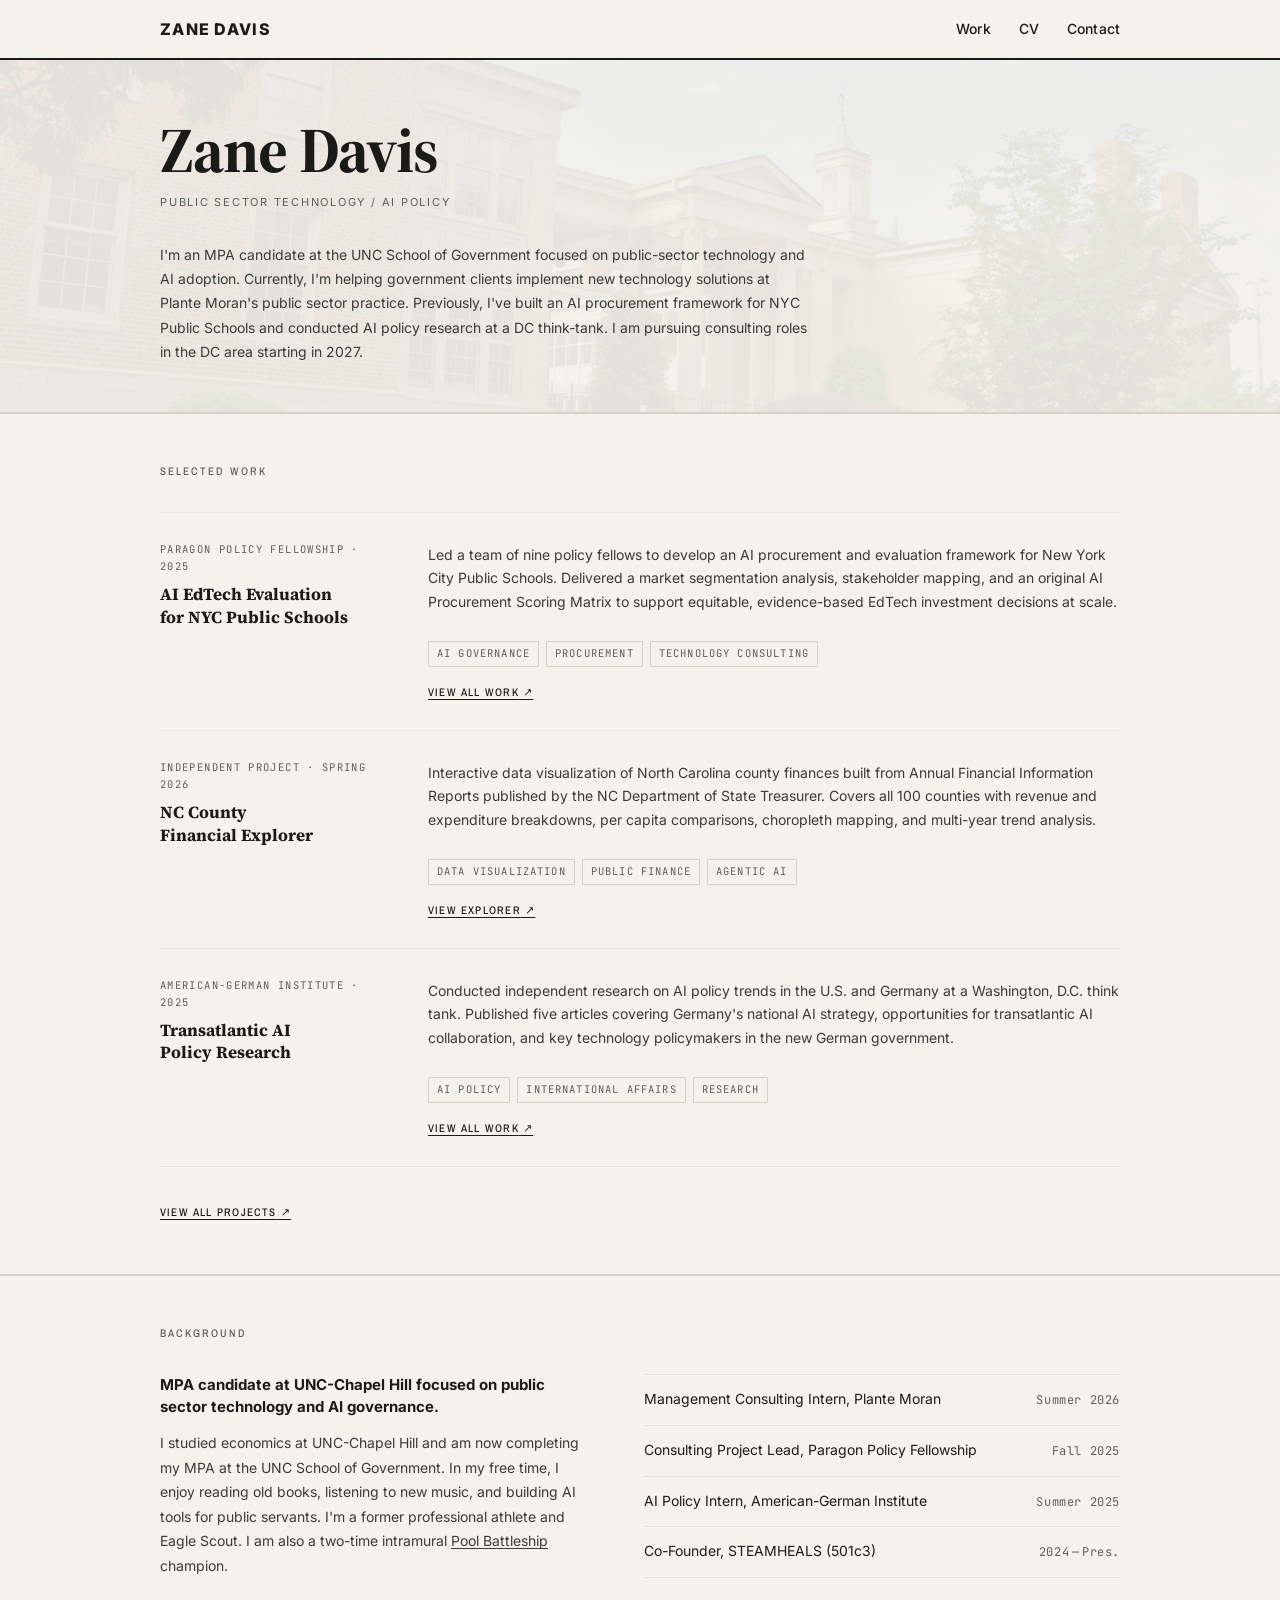
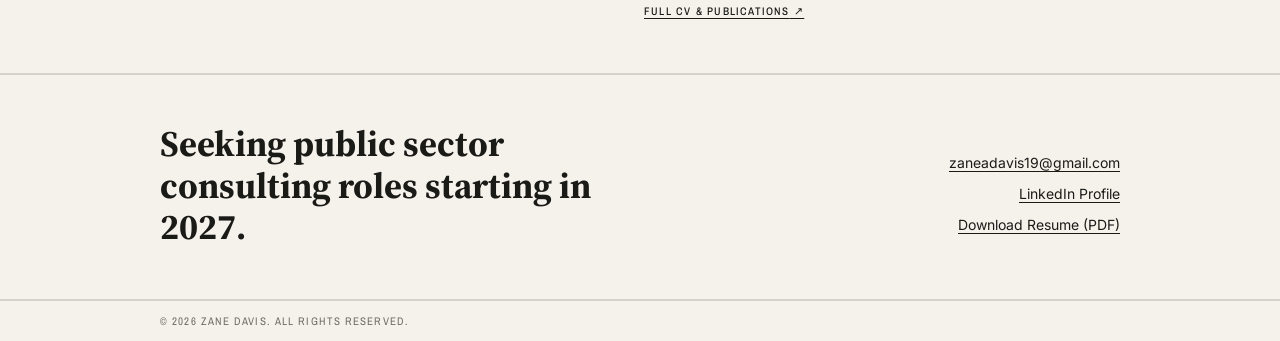
==== commit 2ccfa842: "Minor Copy Edits for Readability Update landing page index.html copy" ====
--- a/index.html
+++ b/index.html
@@ -53,7 +53,7 @@
         <div class="hero-content">
           <h1 id="hero-name">Zane Davis</h1>
           <p class="hero-subtitle">Public Sector Technology&nbsp;/&nbsp;AI Policy</p>
-          <p class="hero-body">I'm an MPA candidate at the UNC School of Government focused on public-sector technology and AI adoption. Recently, I've been helping government clients implement new technology solutions at Plante Moran's public sector practice. Previously, I've built an AI procurement framework for NYC Public Schools and conducted AI policy research at a DC think-tank. I am pursuing consulting roles in the DC area starting in 2027.</p>
+          <p class="hero-body">I'm an MPA candidate at the UNC School of Government focused on public-sector technology and AI adoption. Currently, I'm helping government clients implement new technology solutions at Plante Moran's public sector practice. Previously, I've built an AI procurement framework for NYC Public Schools and conducted AI policy research at a DC think-tank. I am pursuing consulting roles in the DC area starting in 2027.</p>
         </div>
       </div>
     </section>
